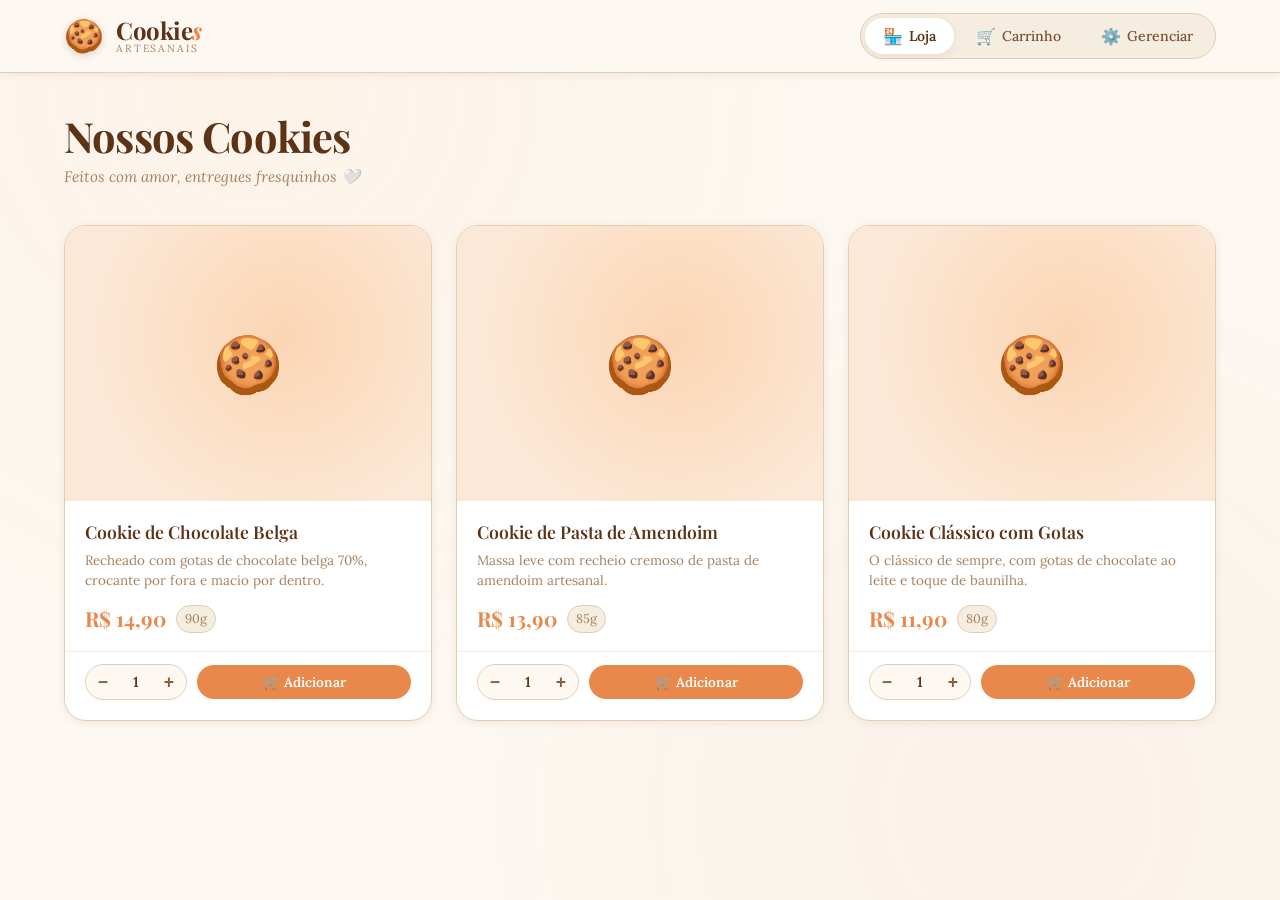
==== index.html @ cbad23ae "fix:name from main index" ====
<!DOCTYPE html>
<html lang="pt-BR">
<head>
  <meta charset="UTF-8">
  <meta name="viewport" content="width=device-width, initial-scale=1.0">
  <title>🍪 Cookie Store</title>
  <link rel="preconnect" href="https://fonts.googleapis.com">
  <link href="https://fonts.googleapis.com/css2?family=Playfair+Display:ital,wght@0,400;0,600;0,700;1,400&family=Lora:ital,wght@0,400;0,500;1,400&display=swap" rel="stylesheet">
  <link rel="stylesheet" href="cookies.css">

  <!-- Estilos extra para as novas funcionalidades -->
  <style>
    /* ── Prazo de entrega ── */
    .delivery-deadline {
      display: flex;
      align-items: center;
      gap: 10px;
      background: var(--orange-pale);
      border: 1.5px solid var(--orange-light);
      border-radius: var(--radius-sm);
      padding: 12px 16px;
      font-size: .88rem;
      color: var(--brown-mid);
      margin-bottom: 4px;
      line-height: 1.5;
    }
    .delivery-deadline strong { color: var(--brown); }
    .deadline-icon { font-size: 1.2rem; flex-shrink: 0; }
    .deadline-note {
      display: block;
      font-size: .78rem;
      color: var(--text-light);
      font-style: italic;
      margin-top: 2px;
    }

    /* ── Modal de confirmação de pedido ── */
    .confirm-modal {
      max-width: 440px;
    }
    .confirm-header {
      text-align: center;
      margin-bottom: 28px;
    }
    .confirm-icon {
      font-size: 3.5rem;
      display: block;
      margin-bottom: 10px;
      animation: bounceIn .4s cubic-bezier(.36,1.56,.64,1);
    }
    @keyframes bounceIn {
      from { transform: scale(.4); opacity: 0; }
      to   { transform: scale(1);  opacity: 1; }
    }
    .confirm-header h2 {
      font-family: var(--font-display);
      font-size: 1.6rem;
      color: var(--brown);
      margin-bottom: 4px;
    }
    .confirm-header p {
      color: var(--text-light);
      font-size: .9rem;
      font-style: italic;
    }
    .confirm-details {
      background: var(--cream);
      border: 1.5px solid var(--border);
      border-radius: var(--radius);
      padding: 18px 20px;
      display: flex;
      flex-direction: column;
      gap: 12px;
      margin-bottom: 20px;
    }
    .confirm-row {
      display: flex;
      justify-content: space-between;
      align-items: center;
      gap: 12px;
    }
    .confirm-row .label {
      font-size: .78rem;
      text-transform: uppercase;
      letter-spacing: .06em;
      color: var(--text-light);
      font-weight: 600;
    }
    .confirm-row .value {
      font-family: var(--font-display);
      font-weight: 600;
      color: var(--brown);
      font-size: .95rem;
      text-align: right;
    }
    .confirm-row .value.order-id {
      font-family: 'Courier New', monospace;
      font-size: .9rem;
      background: var(--cream-dark);
      padding: 4px 10px;
      border-radius: 6px;
      border: 1px solid var(--border);
      letter-spacing: .04em;
    }
    .confirm-row .value.total-value {
      font-size: 1.2rem;
      color: var(--orange);
    }

    /* ── Seção PIX ── */
    .pix-section {
      background: #f0faf3;
      border: 1.5px solid #7bc89a;
      border-radius: var(--radius);
      padding: 18px 20px;
      margin-bottom: 20px;
    }
    .pix-title {
      font-size: .78rem;
      text-transform: uppercase;
      letter-spacing: .08em;
      font-weight: 700;
      color: #2d7a4f;
      margin-bottom: 10px;
      display: flex;
      align-items: center;
      gap: 6px;
    }
    .pix-key-row {
      display: flex;
      align-items: center;
      gap: 10px;
    }
    .pix-key-value {
      flex: 1;
      font-family: 'Courier New', monospace;
      font-size: 1.05rem;
      font-weight: 700;
      color: #1a5c39;
      background: #fff;
      border: 1.5px solid #7bc89a;
      border-radius: var(--radius-sm);
      padding: 10px 14px;
      letter-spacing: .04em;
    }
    .btn--pix {
      background: #2d7a4f;
      color: #fff;
      border-color: #2d7a4f;
      padding: 10px 16px;
      font-size: .82rem;
    }
    .btn--pix:hover {
      background: #1a5c39;
      border-color: #1a5c39;
      transform: translateY(-1px);
    }
    .pix-note {
      font-size: .78rem;
      color: #3d7a4a;
      margin-top: 10px;
      font-style: italic;
      line-height: 1.5;
    }

    .confirm-cta {
      width: 100%;
      padding: 14px;
      font-size: 1rem;
    }
  </style>
</head>
<body>

  <header class="header">
    <div class="header-inner">
      <div class="logo">
        <span class="logo-icon">🍪</span>
        <div class="logo-text">
          <span class="logo-main">Cookie<em>s</em></span>
          <span class="logo-sub">artesanais</span>
        </div>
      </div>
      <nav class="tabs">
        <button class="tab active" data-tab="loja">
          <span class="tab-icon">🏪</span><span>Loja</span>
        </button>
        <button class="tab" data-tab="carrinho">
          <span class="tab-icon">🛒</span><span>Carrinho</span>
          <span class="cart-badge hidden" id="cartBadge">0</span>
        </button>
        <button class="tab tab--admin" data-tab="admin">
          <span class="tab-icon">⚙️</span><span>Gerenciar</span>
        </button>
      </nav>
    </div>
  </header>

  <main class="main">

    <!-- LOJA -->
    <section class="tab-panel active" id="tab-loja">
      <div class="section-header">
        <div>
          <h1>Nossos Cookies</h1>
          <p class="section-sub">Feitos com amor, entregues fresquinhos 🤍</p>
        </div>
      </div>
      <div class="products-grid" id="productsGrid"></div>
      <div class="empty-state hidden" id="lojaEmpty">
        <span>🍪</span>
        <p>Nenhum cookie disponível ainda.</p>
      </div>
    </section>

    <!-- CARRINHO -->
    <section class="tab-panel" id="tab-carrinho">
      <div class="section-header"><h1>Seu Carrinho</h1></div>
      <div class="cart-empty hidden" id="cartEmpty">
        <span>🛒</span>
        <p>Seu carrinho está vazio.<br>Adicione cookies deliciosos na loja!</p>
        <button class="btn btn--primary" onclick="goToTab('loja')">Ver Loja</button>
      </div>
      <div class="cart-layout" id="cartLayout">
        <div class="cart-left">
          <h2 class="cart-section-title">Itens do Pedido</h2>
          <div class="cart-items" id="cartItems"></div>
          <div class="cart-total-bar">
            <span>Total</span>
            <span id="cartTotalDisplay">R$ 0,00</span>
          </div>
          <!-- Prazo de entrega dinâmico -->
          <div class="delivery-deadline" id="deliveryDeadlineInfo">
            <span class="deadline-icon">📦</span>
            Prazo estimado: <strong>2 dias úteis</strong>
          </div>
        </div>
        <div class="cart-right">
          <h2 class="cart-section-title">Dados para Entrega</h2>
          <form class="order-form" id="orderForm" novalidate>
            <div class="form-group">
              <label for="clientName">Nome completo *</label>
              <input type="text" id="clientName" placeholder="Seu nome">
            </div>
            <div class="form-group">
              <label for="clientPhone">Telefone / WhatsApp *</label>
              <input type="tel" id="clientPhone" placeholder="(11) 99999-9999">
            </div>
            <div class="form-group">
              <label for="clientSlack">@ Slack</label>
              <input type="text" id="clientSlack" placeholder="@seunome">
            </div>
            <div class="form-group">
              <label for="paymentMethod">Forma de pagamento *</label>
              <select id="paymentMethod">
                <option value="">Selecione...</option>
                <option value="PIX">PIX</option>
                <option value="Dinheiro">Dinheiro</option>
                <option value="Cartão de Crédito">Cartão de Crédito</option>
                <option value="Cartão de Débito">Cartão de Débito</option>
              </select>
            </div>
            <div class="form-group">
              <label for="orderNotes">Observações</label>
              <textarea id="orderNotes" rows="3" placeholder="Alergias, preferências, embalagem especial..."></textarea>
            </div>
            <button type="submit" class="btn btn--primary btn--full btn--big" id="submitOrder">
              <span id="submitLabel">Enviar Pedido 🍪</span>
              <span id="submitLoading" class="hidden">Enviando...</span>
            </button>
            <p class="form-note">* Campos obrigatórios</p>
          </form>
        </div>
      </div>
    </section>

    <!-- GERENCIAMENTO -->
    <section class="tab-panel" id="tab-admin">
      <div id="adminContent" class="hidden">
        <div class="section-header">
          <div>
            <h1>Gerenciamento</h1>
            <p class="section-sub">Adicione, edite ou remova produtos</p>
          </div>
          <div style="display:flex;gap:10px;align-items:center">
            <button class="btn btn--ghost" id="btnLockAdmin">🔒 Sair</button>
            <button class="btn btn--primary" id="btnNewProduct">+ Novo Cookie</button>
          </div>
        </div>
        <div class="products-grid" id="adminGrid"></div>
        <div class="empty-state hidden" id="adminEmpty">
          <span>🍪</span>
          <p>Nenhum produto cadastrado.<br>Clique em <strong>+ Novo Cookie</strong> para começar!</p>
        </div>

        <!-- Guia Sheets -->
        <div class="sheets-guide">
          <h2>📊 Como conectar ao Google Sheets</h2>
          <div class="guide-steps">
            <div class="guide-step">
              <span class="step-num">1</span>
              <div>
                <strong>Crie a planilha</strong>
                <p>Abra o <a href="https://sheets.google.com" target="_blank">Google Sheets</a>, crie uma planilha nova e renomeie a aba para <code>Pedidos</code>. Na linha 1, adicione estes cabeçalhos:</p>
                <pre><code>A: ID Pedido
B: Data do Pedido
C: Nome
D: Telefone
E: Slack
F: Data Entrega
G: Prazo (dias)
H: Pagamento
I: Itens
J: Total
K: Observações
L: Timestamp (para ordenação)</code></pre>
              </div>
            </div>
            <div class="guide-step">
              <span class="step-num">2</span>
              <div>
                <strong>Abra o Apps Script</strong>
                <p>Na planilha, clique em <strong>Extensões → Apps Script</strong>. Apague tudo e cole o código do arquivo <code>appscript.gs</code> fornecido. Salve com <strong>Ctrl+S</strong>.</p>
              </div>
            </div>
            <div class="guide-step">
              <span class="step-num">3</span>
              <div>
                <strong>Implante como Web App</strong>
                <p>Clique em <strong>Implantar → Nova implantação</strong>.<br>
                Selecione tipo: <strong>App da Web</strong>.<br>
                Configure:<br>
                · <em>Executar como:</em> <strong>Eu mesmo</strong><br>
                · <em>Quem pode acessar:</em> <strong>Qualquer pessoa</strong><br>
                Clique em <strong>Implantar</strong>, autorize e <strong>copie a URL</strong>.</p>
              </div>
            </div>
            <div class="guide-step">
              <span class="step-num">4</span>
              <div>
                <strong>Cole a URL no cookies.js</strong>
                <p>Abra o arquivo <code>cookies.js</code> e substitua o valor de <code>APPS_SCRIPT_URL</code> pela URL copiada:</p>
                <pre><code>const APPS_SCRIPT_URL = "https://script.google.com/macros/s/SUA_URL/exec";</code></pre>
              </div>
            </div>
            <div class="guide-step">
              <span class="step-num">5</span>
              <div>
                <strong>Configure a ordenação automática no Sheets</strong>
                <p>Na planilha, selecione todas as colunas → <strong>Dados → Criar um filtro</strong>. Clique no filtro da coluna <strong>B (Data do Pedido)</strong> → Ordenar A→Z. Assim os pedidos mais antigos (mais prioritários) aparecem primeiro!</p>
              </div>
            </div>
          </div>
        </div>
      </div>
    </section>

  </main>

  <!-- MODAL: PRODUTO -->
  <div class="modal-overlay hidden" id="modalOverlay">
    <div class="modal">
      <button class="modal-close" id="modalClose">✕</button>
      <h2 class="modal-title" id="modalTitle">Novo Cookie</h2>
      <form id="productForm" novalidate>
        <input type="hidden" id="pId">

        <div class="form-group">
          <label>Foto do Cookie *</label>
          <div class="img-upload-wrap" id="imgUploadWrap">
            <img class="img-preview hidden" id="imgPreview" src="" alt="Preview">
            <div class="img-placeholder" id="imgPlaceholder">
              <span>📷</span>
              <p>Clique para adicionar foto</p>
              <small>JPG, PNG ou WEBP · máx 2MB</small>
            </div>
            <input type="file" id="pImage" accept="image/jpeg,image/png,image/webp" class="img-input">
          </div>
        </div>

        <div class="form-group">
          <label for="pName">Nome do Cookie *</label>
          <input type="text" id="pName" placeholder="ex: Cookie de Chocolate Belga">
        </div>
        <div class="form-group">
          <label for="pDesc">Descrição</label>
          <textarea id="pDesc" rows="3" placeholder="Ingredientes, sabor, diferenciais..."></textarea>
        </div>
        <div class="form-row">
          <div class="form-group">
            <label for="pPrice">Preço (R$) *</label>
            <input type="number" id="pPrice" placeholder="12.00" step="0.01" min="0">
          </div>
          <div class="form-group">
            <label for="pWeight">Peso (g) *</label>
            <input type="number" id="pWeight" placeholder="80" min="1">
          </div>
        </div>
        <div class="form-actions">
          <button type="button" class="btn btn--ghost" id="btnCancelModal">Cancelar</button>
          <button type="submit" class="btn btn--primary">Salvar Cookie</button>
        </div>
      </form>
    </div>
  </div>

  <!-- MODAL: CONFIRMAÇÃO DE PEDIDO -->
  <div class="modal-overlay hidden" id="orderConfirmOverlay">
    <div class="modal confirm-modal">
      <div class="confirm-header">
        <span class="confirm-icon">🎉</span>
        <h2>Pedido Recebido!</h2>
        <p>Seu pedido foi registrado com sucesso.</p>
      </div>

      <div class="confirm-details">
        <div class="confirm-row">
          <span class="label">Nº do Pedido</span>
          <span class="value order-id" id="confirmOrderId">—</span>
        </div>
        <div class="confirm-row">
          <span class="label">Entrega até</span>
          <span class="value" id="confirmDelivery">—</span>
        </div>
        <div class="confirm-row">
          <span class="label">Total</span>
          <span class="value total-value" id="confirmTotal">—</span>
        </div>
        <div class="confirm-row">
          <span class="label">Pagamento</span>
          <span class="value" id="confirmPayment">—</span>
        </div>
      </div>

      <!-- Seção PIX (só aparece se pagamento for PIX) -->
      <div class="pix-section hidden" id="pixSection">
        <div class="pix-title">
          <span>💚</span> Pagar via PIX
        </div>
        <div class="pix-key-row">
          <span class="pix-key-value" id="pixKeyDisplay">—</span>
          <button class="btn btn--pix" id="btnCopyPix">📋 Copiar</button>
        </div>
        <p class="pix-note">Use o número acima como chave PIX. Após o pagamento, entraremos em contato para confirmar! 🍪</p>
      </div>

      <button class="btn btn--primary confirm-cta" id="btnCloseConfirm">
        Continuar Comprando 🍪
      </button>
    </div>
  </div>

  <!-- MODAL: SENHA -->
  <div class="modal-overlay hidden" id="passwordModalOverlay">
    <div class="modal modal--small">
      <div class="lock-header">
        <div class="lock-icon-big">🔒</div>
        <h2 class="modal-title">Área Restrita</h2>
        <p class="section-sub">Digite a senha para continuar</p>
      </div>
      <div class="form-group" style="margin-top:20px">
        <input type="password" id="adminPassInput" placeholder="Senha" autocomplete="current-password">
      </div>
      <p class="lock-error hidden" id="passError">❌ Senha incorreta. Tente novamente.</p>
      <div class="form-actions" style="margin-top:16px">
        <button class="btn btn--ghost" id="btnCancelPass">Cancelar</button>
        <button class="btn btn--primary" id="btnConfirmPass">Entrar</button>
      </div>
    </div>
  </div>

  <!-- TOAST -->
  <div class="toast hidden" id="toast"></div>

  <script src="cookies.js"></script>
</body>
</html>
---- cookies.css ----
:root {
  --cream:        #fdf8f2;
  --cream-dark:   #f5ede0;
  --orange:       #e8884a;
  --orange-light: #f4a96a;
  --orange-pale:  #fce8d6;
  --brown:        #5c3317;
  --brown-mid:    #8b5e3c;
  --brown-light:  #c4875a;
  --white:        #ffffff;
  --text:         #3d2010;
  --text-mid:     #7a5035;
  --text-light:   #a88060;
  --border:       #e4cdb4;
  --shadow-sm:    0 2px 8px rgba(92,51,23,.08);
  --shadow-md:    0 6px 24px rgba(92,51,23,.12);
  --shadow-lg:    0 16px 48px rgba(92,51,23,.18);
  --radius:       14px;
  --radius-sm:    8px;
  --radius-lg:    22px;
  --font-display: 'Playfair Display', Georgia, serif;
  --font-body:    'Lora', Georgia, serif;
  --t:            0.22s cubic-bezier(0.4,0,0.2,1);
}

*,*::before,*::after{box-sizing:border-box;margin:0;padding:0}
html{scroll-behavior:smooth}
body{font-family:var(--font-body);background:var(--cream);color:var(--text);min-height:100vh;line-height:1.6;-webkit-font-smoothing:antialiased}
body::before{content:'';position:fixed;inset:0;background:radial-gradient(circle at 20% 10%,rgba(248,170,100,.06) 0%,transparent 50%),radial-gradient(circle at 80% 90%,rgba(200,130,80,.05) 0%,transparent 50%);pointer-events:none;z-index:0}

/* HEADER */
.header{position:sticky;top:0;z-index:100;background:rgba(253,248,242,.92);backdrop-filter:blur(16px);border-bottom:1.5px solid var(--border);box-shadow:var(--shadow-sm)}
.header-inner{max-width:1200px;margin:0 auto;padding:0 24px;height:72px;display:flex;align-items:center;justify-content:space-between;gap:16px}
.logo{display:flex;align-items:center;gap:12px}
.logo-icon{font-size:2rem;filter:drop-shadow(0 2px 4px rgba(92,51,23,.2))}
.logo-text{display:flex;flex-direction:column;line-height:1.1}
.logo-main{font-family:var(--font-display);font-size:1.5rem;font-weight:700;color:var(--brown);letter-spacing:-.02em}
.logo-main em{font-style:italic;color:var(--orange)}
.logo-sub{font-size:.65rem;text-transform:uppercase;letter-spacing:.18em;color:var(--text-light)}

/* TABS */
.tabs{display:flex;gap:4px;background:var(--cream-dark);padding:4px;border-radius:50px;border:1.5px solid var(--border)}
.tab{display:flex;align-items:center;gap:6px;padding:8px 18px;border:none;background:transparent;border-radius:50px;font-family:var(--font-body);font-size:.88rem;font-weight:500;color:var(--text-mid);cursor:pointer;transition:var(--t);white-space:nowrap;position:relative}
.tab:hover{color:var(--brown);background:rgba(255,255,255,.6)}
.tab.active{background:var(--white);color:var(--brown);box-shadow:var(--shadow-sm);font-weight:600}
.tab-icon{font-size:1rem}
.cart-badge{display:inline-flex;align-items:center;justify-content:center;min-width:20px;height:20px;padding:0 5px;background:var(--orange);color:#fff;border-radius:50px;font-size:.7rem;font-weight:700;font-family:sans-serif;animation:pop .2s cubic-bezier(.36,.07,.19,.97)}
@keyframes pop{0%{transform:scale(.6)}70%{transform:scale(1.2)}100%{transform:scale(1)}}

/* MAIN */
.main{max-width:1200px;margin:0 auto;padding:40px 24px 80px;position:relative;z-index:1}
.tab-panel{display:none;animation:fadeIn .3s ease}
.tab-panel.active{display:block}
@keyframes fadeIn{from{opacity:0;transform:translateY(8px)}to{opacity:1;transform:translateY(0)}}

/* SECTION HEADER */
.section-header{display:flex;align-items:flex-start;justify-content:space-between;gap:16px;margin-bottom:36px;flex-wrap:wrap}
.section-header h1{font-family:var(--font-display);font-size:clamp(1.8rem,4vw,2.6rem);font-weight:700;color:var(--brown);line-height:1.1;letter-spacing:-.02em}
.section-sub{margin-top:6px;color:var(--text-light);font-size:.95rem;font-style:italic}

/* GRID */
.products-grid{display:grid;grid-template-columns:repeat(auto-fill,minmax(280px,1fr));gap:24px}

/* PRODUCT CARD */
.product-card{background:var(--white);border:1.5px solid var(--border);border-radius:var(--radius-lg);overflow:hidden;box-shadow:var(--shadow-sm);transition:transform var(--t),box-shadow var(--t);display:flex;flex-direction:column}
.product-card:hover{transform:translateY(-4px);box-shadow:var(--shadow-md)}

.card-img-wrap{width:100%;aspect-ratio:4/3;overflow:hidden;background:var(--orange-pale);position:relative}
.card-img-wrap img{width:100%;height:100%;object-fit:cover;transition:transform .4s ease}
.product-card:hover .card-img-wrap img{transform:scale(1.05)}
.card-img-placeholder{width:100%;height:100%;display:flex;align-items:center;justify-content:center;font-size:3.5rem;background:radial-gradient(circle at 60% 40%,rgba(248,170,100,.3) 0%,var(--orange-pale) 70%)}

.card-body{padding:20px 20px 16px;flex:1;display:flex;flex-direction:column;gap:8px}
.card-name{font-family:var(--font-display);font-size:1.1rem;font-weight:600;color:var(--brown);line-height:1.2}
.card-desc{font-size:.84rem;color:var(--text-light);line-height:1.5;flex:1}
.card-meta{display:flex;align-items:center;gap:10px;margin-top:4px}
.card-price{font-family:var(--font-display);font-size:1.3rem;font-weight:700;color:var(--orange)}
.card-weight{font-size:.78rem;color:var(--text-light);background:var(--cream-dark);padding:3px 8px;border-radius:50px;border:1px solid var(--border)}

.card-footer{padding:12px 20px 20px;display:flex;align-items:center;gap:10px;border-top:1px solid var(--cream-dark)}
.qty-control{display:flex;align-items:center;border:1.5px solid var(--border);border-radius:50px;overflow:hidden;background:var(--cream)}
.qty-btn{width:34px;height:34px;border:none;background:transparent;font-size:1.1rem;font-weight:700;color:var(--brown-mid);cursor:pointer;transition:background var(--t),color var(--t);display:flex;align-items:center;justify-content:center}
.qty-btn:hover{background:var(--orange-pale);color:var(--orange)}
.qty-display{min-width:32px;text-align:center;font-family:var(--font-body);font-weight:600;font-size:.9rem;color:var(--brown)}
.btn-add-cart{flex:1;padding:8px 14px;background:var(--orange);color:#fff;border:none;border-radius:50px;font-family:var(--font-body);font-size:.85rem;font-weight:600;cursor:pointer;transition:background var(--t),transform var(--t);text-align:center}
.btn-add-cart:hover{background:var(--brown-light);transform:scale(1.02)}
.btn-add-cart:active{transform:scale(.98)}

.card-admin-actions{padding:12px 20px 20px;display:flex;gap:8px;border-top:1px solid var(--cream-dark)}

/* BUTTONS */
.btn{display:inline-flex;align-items:center;justify-content:center;gap:6px;padding:10px 22px;border-radius:50px;font-family:var(--font-body);font-size:.9rem;font-weight:600;cursor:pointer;border:1.5px solid transparent;transition:var(--t);text-decoration:none;line-height:1;white-space:nowrap}
.btn--primary{background:var(--orange);color:#fff;border-color:var(--orange)}
.btn--primary:hover{background:var(--brown-light);border-color:var(--brown-light);transform:translateY(-1px);box-shadow:0 4px 14px rgba(232,136,74,.3)}
.btn--danger{background:transparent;color:#c0392b;border-color:#e8c4c0}
.btn--danger:hover{background:#fdf0ee;border-color:#c0392b}
.btn--ghost{background:transparent;color:var(--text-mid);border-color:var(--border)}
.btn--ghost:hover{background:var(--cream-dark);color:var(--brown)}
.btn--edit{background:var(--cream-dark);color:var(--brown-mid);border-color:var(--border);flex:1}
.btn--edit:hover{background:var(--orange-pale);color:var(--orange);border-color:var(--orange-light)}
.btn--full{width:100%}
.btn--big{padding:14px 28px;font-size:1rem}

/* CART */
.cart-layout{display:grid;grid-template-columns:1fr 420px;gap:32px;align-items:start}
@media(max-width:820px){.cart-layout{grid-template-columns:1fr}}
.cart-section-title{font-family:var(--font-display);font-size:1.2rem;font-weight:600;color:var(--brown);margin-bottom:16px}
.cart-items{display:flex;flex-direction:column;gap:12px}
.cart-item{background:var(--white);border:1.5px solid var(--border);border-radius:var(--radius);padding:14px;display:flex;align-items:center;gap:12px;box-shadow:var(--shadow-sm);animation:slideIn .2s ease}
@keyframes slideIn{from{opacity:0;transform:translateX(-8px)}to{opacity:1;transform:translateX(0)}}

.cart-item-img{width:56px;height:56px;border-radius:10px;object-fit:cover;flex-shrink:0;background:var(--orange-pale)}
.cart-item-img-placeholder{width:56px;height:56px;border-radius:10px;background:var(--orange-pale);display:flex;align-items:center;justify-content:center;font-size:1.8rem;flex-shrink:0}
.cart-item-info{flex:1;min-width:0}
.cart-item-name{font-family:var(--font-display);font-weight:600;color:var(--brown);font-size:.95rem}
.cart-item-weight{font-size:.78rem;color:var(--text-light)}
.cart-item-controls{display:flex;align-items:center;gap:10px}
.cart-item-price{font-family:var(--font-display);font-weight:700;color:var(--orange);font-size:1rem;min-width:70px;text-align:right}
.cart-remove{background:none;border:none;font-size:1.1rem;cursor:pointer;color:var(--text-light);padding:4px;transition:color var(--t);border-radius:4px}
.cart-remove:hover{color:#c0392b}
.cart-total-bar{margin-top:20px;padding:16px 20px;background:var(--brown);color:#fff;border-radius:var(--radius);display:flex;justify-content:space-between;align-items:center;font-family:var(--font-display);font-size:1.1rem;font-weight:600}
#cartTotalDisplay{font-size:1.3rem}

/* FORM */
.cart-right{background:var(--white);border:1.5px solid var(--border);border-radius:var(--radius-lg);padding:28px;box-shadow:var(--shadow-sm)}
.order-form{display:flex;flex-direction:column;gap:16px}
.form-group{display:flex;flex-direction:column;gap:6px}
.form-group label{font-size:.82rem;font-weight:600;text-transform:uppercase;letter-spacing:.06em;color:var(--text-mid)}
.form-group input,.form-group select,.form-group textarea{padding:11px 14px;border:1.5px solid var(--border);border-radius:var(--radius-sm);font-family:var(--font-body);font-size:.92rem;color:var(--text);background:var(--cream);transition:border-color var(--t),box-shadow var(--t);outline:none;appearance:none;-webkit-appearance:none}
.form-group input:focus,.form-group select:focus,.form-group textarea:focus{border-color:var(--orange-light);box-shadow:0 0 0 3px rgba(232,136,74,.12);background:var(--white)}
.form-group input.error,.form-group select.error{border-color:#e74c3c;box-shadow:0 0 0 3px rgba(231,76,60,.1)}
.form-group textarea{resize:vertical;min-height:80px}
.form-group select{background-image:url("data:image/svg+xml,%3Csvg xmlns='http://www.w3.org/2000/svg' width='12' height='8' fill='none'%3E%3Cpath d='M1 1l5 5 5-5' stroke='%238b5e3c' stroke-width='1.5' stroke-linecap='round'/%3E%3C/svg%3E");background-repeat:no-repeat;background-position:right 14px center;padding-right:36px;cursor:pointer}
.form-row{display:grid;grid-template-columns:1fr 1fr;gap:14px}
.form-note{font-size:.78rem;color:var(--text-light);text-align:center;margin-top:-4px}
.form-actions{display:flex;gap:10px;margin-top:4px}

/* IMAGE UPLOAD */
.img-upload-wrap{position:relative;border:2px dashed var(--border);border-radius:var(--radius);overflow:hidden;cursor:pointer;transition:border-color var(--t),background var(--t);background:var(--cream);min-height:180px;display:flex;align-items:center;justify-content:center}
.img-upload-wrap:hover{border-color:var(--orange-light);background:var(--orange-pale)}
.img-input{position:absolute;inset:0;opacity:0;cursor:pointer;width:100%;height:100%;z-index:2}
.img-placeholder{text-align:center;padding:20px;pointer-events:none}
.img-placeholder span{font-size:2.5rem;display:block;margin-bottom:8px}
.img-placeholder p{color:var(--text-mid);font-size:.9rem;font-weight:500}
.img-placeholder small{color:var(--text-light);font-size:.78rem}
.img-preview{width:100%;height:200px;object-fit:cover;display:block}

/* MODAL */
.modal-overlay{position:fixed;inset:0;background:rgba(60,30,10,.5);backdrop-filter:blur(6px);z-index:200;display:flex;align-items:center;justify-content:center;padding:20px;animation:overlayIn .2s ease}
@keyframes overlayIn{from{opacity:0}to{opacity:1}}
.modal{background:var(--white);border-radius:var(--radius-lg);padding:36px 32px 28px;width:100%;max-width:480px;max-height:90vh;overflow-y:auto;position:relative;box-shadow:var(--shadow-lg);animation:modalIn .25s cubic-bezier(.34,1.56,.64,1)}
.modal--small{max-width:380px}
@keyframes modalIn{from{opacity:0;transform:scale(.9) translateY(16px)}to{opacity:1;transform:scale(1) translateY(0)}}
.modal-close{position:absolute;top:16px;right:16px;width:32px;height:32px;border:none;background:var(--cream-dark);border-radius:50%;font-size:.85rem;cursor:pointer;color:var(--text-mid);display:flex;align-items:center;justify-content:center;transition:background var(--t),color var(--t)}
.modal-close:hover{background:var(--orange-pale);color:var(--orange)}
.modal-title{font-family:var(--font-display);font-size:1.5rem;font-weight:700;color:var(--brown);margin-bottom:24px}
#productForm{display:flex;flex-direction:column;gap:16px}

/* LOCK */
.lock-header{text-align:center;margin-bottom:4px}
.lock-icon-big{font-size:3rem;display:block;margin-bottom:12px}
.lock-error{color:#c0392b;font-size:.84rem;text-align:center;margin-top:8px}

/* SHEETS GUIDE */
.sheets-guide{margin-top:60px;background:var(--white);border:1.5px solid var(--border);border-radius:var(--radius-lg);padding:36px;box-shadow:var(--shadow-sm)}
.sheets-guide h2{font-family:var(--font-display);font-size:1.4rem;font-weight:700;color:var(--brown);margin-bottom:28px}
.guide-steps{display:flex;flex-direction:column;gap:28px}
.guide-step{display:flex;gap:20px;align-items:flex-start}
.step-num{flex-shrink:0;width:36px;height:36px;background:var(--orange);color:#fff;border-radius:50%;display:flex;align-items:center;justify-content:center;font-weight:700;font-size:1rem;font-family:var(--font-display);margin-top:2px}
.guide-step>div{flex:1}
.guide-step strong{display:block;font-size:1rem;color:var(--brown);margin-bottom:6px}
.guide-step p{font-size:.88rem;color:var(--text-mid);line-height:1.6;margin-bottom:8px}
.guide-step a{color:var(--orange);text-decoration:underline}
.guide-step pre{background:var(--cream-dark);border:1px solid var(--border);border-radius:var(--radius-sm);padding:14px;overflow-x:auto;margin-top:8px}
.guide-step code{font-family:'Courier New',monospace;font-size:.8rem;color:var(--brown);white-space:pre}
.guide-step p code{background:var(--cream-dark);padding:2px 6px;border-radius:4px;font-family:'Courier New',monospace;font-size:.82rem}

/* TOAST */
.toast{position:fixed;bottom:32px;left:50%;transform:translateX(-50%) translateY(20px);background:var(--brown);color:#fff;padding:12px 24px;border-radius:50px;font-size:.88rem;font-weight:600;box-shadow:var(--shadow-md);z-index:300;opacity:0;transition:opacity .25s,transform .25s;white-space:nowrap;max-width:calc(100vw - 48px);text-align:center;pointer-events:none}
.toast.show{opacity:1;transform:translateX(-50%) translateY(0)}
.toast.success{background:#3d7a4a}
.toast.error{background:#c0392b}

/* EMPTY */
.empty-state,.cart-empty{text-align:center;padding:80px 20px;color:var(--text-light)}
.empty-state span,.cart-empty span{font-size:4rem;display:block;margin-bottom:16px;opacity:.5}
.empty-state p,.cart-empty p{font-style:italic;font-size:1rem;line-height:1.6;margin-bottom:24px}

.hidden{display:none!important}

@media(max-width:600px){
  .header-inner{height:auto;padding:12px 16px;flex-wrap:wrap;gap:8px}
  .logo-sub{display:none}
  .tabs{gap:2px;padding:3px}
  .tab{padding:7px 12px;font-size:.8rem}
  .tab-icon{display:none}
  .main{padding:24px 16px 60px}
  .products-grid{grid-template-columns:repeat(auto-fill,minmax(240px,1fr));gap:16px}
  .form-row{grid-template-columns:1fr}
  .modal{padding:28px 20px 24px}
  .section-header{flex-direction:column}
  .sheets-guide{padding:24px 16px}
  .guide-step{flex-direction:column;gap:10px}
}
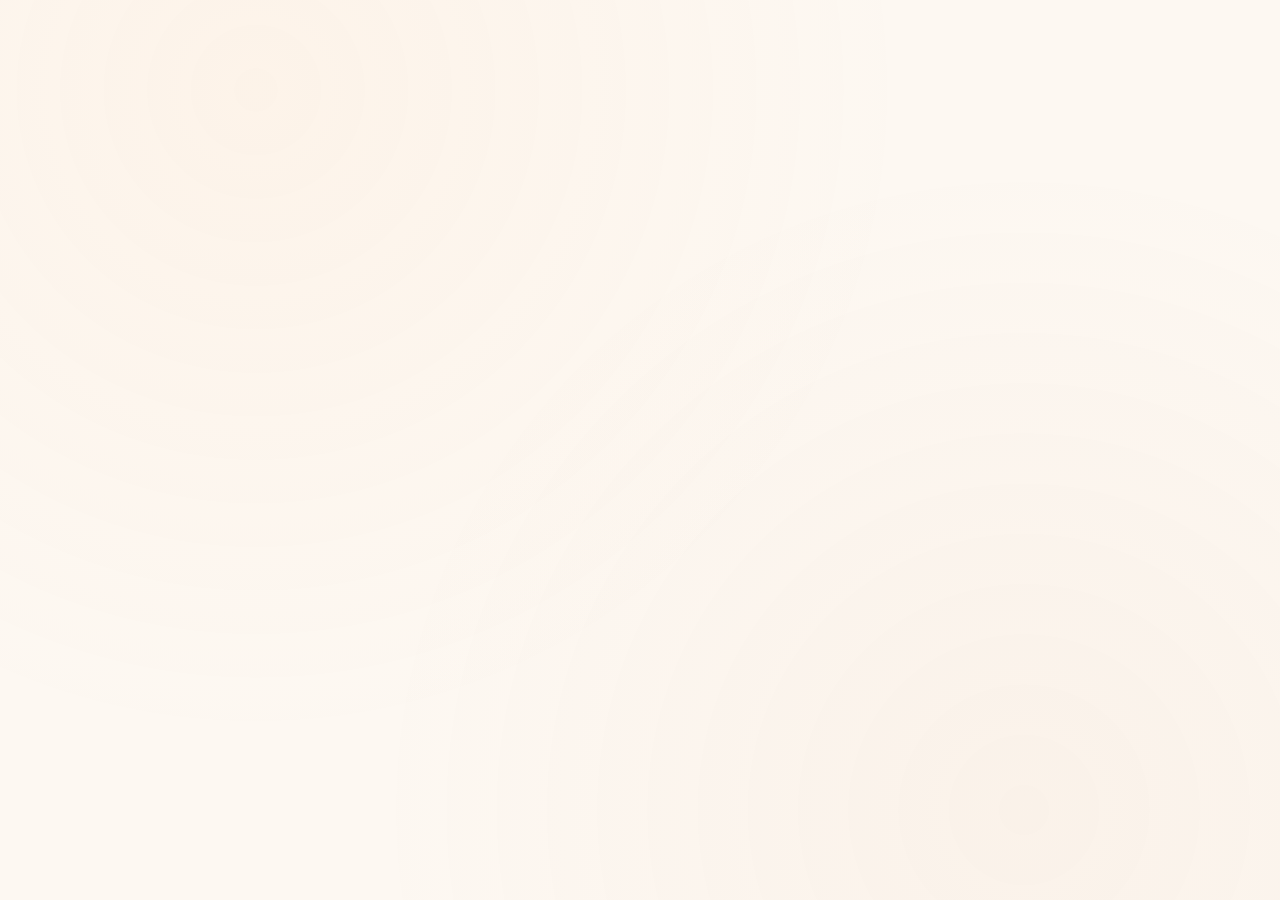
==== commit 3fb6decd: "fix: url apps script" ====
--- a/index.html
+++ b/index.html
@@ -8,469 +8,71 @@
   <link href="https://fonts.googleapis.com/css2?family=Playfair+Display:ital,wght@0,400;0,600;0,700;1,400&family=Lora:ital,wght@0,400;0,500;1,400&display=swap" rel="stylesheet">
   <link rel="stylesheet" href="cookies.css">
 
-  <!-- Estilos extra para as novas funcionalidades -->
+  <!-- Seus estilos extras mantidos -->
   <style>
-    /* ── Prazo de entrega ── */
-    .delivery-deadline {
-      display: flex;
-      align-items: center;
-      gap: 10px;
-      background: var(--orange-pale);
-      border: 1.5px solid var(--orange-light);
-      border-radius: var(--radius-sm);
-      padding: 12px 16px;
-      font-size: .88rem;
-      color: var(--brown-mid);
-      margin-bottom: 4px;
-      line-height: 1.5;
-    }
-    .delivery-deadline strong { color: var(--brown); }
-    .deadline-icon { font-size: 1.2rem; flex-shrink: 0; }
-    .deadline-note {
-      display: block;
-      font-size: .78rem;
-      color: var(--text-light);
-      font-style: italic;
-      margin-top: 2px;
-    }
-
-    /* ── Modal de confirmação de pedido ── */
-    .confirm-modal {
-      max-width: 440px;
-    }
-    .confirm-header {
-      text-align: center;
-      margin-bottom: 28px;
-    }
-    .confirm-icon {
-      font-size: 3.5rem;
-      display: block;
-      margin-bottom: 10px;
-      animation: bounceIn .4s cubic-bezier(.36,1.56,.64,1);
-    }
-    @keyframes bounceIn {
-      from { transform: scale(.4); opacity: 0; }
-      to   { transform: scale(1);  opacity: 1; }
-    }
-    .confirm-header h2 {
-      font-family: var(--font-display);
-      font-size: 1.6rem;
-      color: var(--brown);
-      margin-bottom: 4px;
-    }
-    .confirm-header p {
-      color: var(--text-light);
-      font-size: .9rem;
-      font-style: italic;
-    }
-    .confirm-details {
-      background: var(--cream);
-      border: 1.5px solid var(--border);
-      border-radius: var(--radius);
-      padding: 18px 20px;
-      display: flex;
-      flex-direction: column;
-      gap: 12px;
-      margin-bottom: 20px;
-    }
-    .confirm-row {
-      display: flex;
-      justify-content: space-between;
-      align-items: center;
-      gap: 12px;
-    }
-    .confirm-row .label {
-      font-size: .78rem;
-      text-transform: uppercase;
-      letter-spacing: .06em;
-      color: var(--text-light);
-      font-weight: 600;
-    }
-    .confirm-row .value {
-      font-family: var(--font-display);
-      font-weight: 600;
-      color: var(--brown);
-      font-size: .95rem;
-      text-align: right;
-    }
-    .confirm-row .value.order-id {
-      font-family: 'Courier New', monospace;
-      font-size: .9rem;
-      background: var(--cream-dark);
-      padding: 4px 10px;
-      border-radius: 6px;
-      border: 1px solid var(--border);
-      letter-spacing: .04em;
-    }
-    .confirm-row .value.total-value {
-      font-size: 1.2rem;
-      color: var(--orange);
-    }
-
-    /* ── Seção PIX ── */
-    .pix-section {
-      background: #f0faf3;
-      border: 1.5px solid #7bc89a;
-      border-radius: var(--radius);
-      padding: 18px 20px;
-      margin-bottom: 20px;
-    }
-    .pix-title {
-      font-size: .78rem;
-      text-transform: uppercase;
-      letter-spacing: .08em;
-      font-weight: 700;
-      color: #2d7a4f;
-      margin-bottom: 10px;
-      display: flex;
-      align-items: center;
-      gap: 6px;
-    }
-    .pix-key-row {
-      display: flex;
-      align-items: center;
-      gap: 10px;
-    }
-    .pix-key-value {
-      flex: 1;
-      font-family: 'Courier New', monospace;
-      font-size: 1.05rem;
-      font-weight: 700;
-      color: #1a5c39;
-      background: #fff;
-      border: 1.5px solid #7bc89a;
-      border-radius: var(--radius-sm);
-      padding: 10px 14px;
-      letter-spacing: .04em;
-    }
-    .btn--pix {
-      background: #2d7a4f;
-      color: #fff;
-      border-color: #2d7a4f;
-      padding: 10px 16px;
-      font-size: .82rem;
-    }
-    .btn--pix:hover {
-      background: #1a5c39;
-      border-color: #1a5c39;
-      transform: translateY(-1px);
-    }
-    .pix-note {
-      font-size: .78rem;
-      color: #3d7a4a;
-      margin-top: 10px;
-      font-style: italic;
-      line-height: 1.5;
-    }
-
-    .confirm-cta {
-      width: 100%;
-      padding: 14px;
-      font-size: 1rem;
-    }
+    /* seus estilos de .delivery-deadline, .confirm-modal, .pix-section, etc. */
+    /* (pode deixar exatamente como estava) */
   </style>
 </head>
 <body>
 
-  <header class="header">
-    <div class="header-inner">
-      <div class="logo">
-        <span class="logo-icon">🍪</span>
-        <div class="logo-text">
-          <span class="logo-main">Cookie<em>s</em></span>
-          <span class="logo-sub">artesanais</span>
-        </div>
-      </div>
-      <nav class="tabs">
-        <button class="tab active" data-tab="loja">
-          <span class="tab-icon">🏪</span><span>Loja</span>
-        </button>
-        <button class="tab" data-tab="carrinho">
-          <span class="tab-icon">🛒</span><span>Carrinho</span>
-          <span class="cart-badge hidden" id="cartBadge">0</span>
-        </button>
-        <button class="tab tab--admin" data-tab="admin">
-          <span class="tab-icon">⚙️</span><span>Gerenciar</span>
-        </button>
-      </nav>
-    </div>
-  </header>
+  <!-- ... todo o seu header, main, seções de loja, carrinho, admin ... (mantenha igual) -->
 
-  <main class="main">
-
-    <!-- LOJA -->
-    <section class="tab-panel active" id="tab-loja">
-      <div class="section-header">
-        <div>
-          <h1>Nossos Cookies</h1>
-          <p class="section-sub">Feitos com amor, entregues fresquinhos 🤍</p>
-        </div>
-      </div>
-      <div class="products-grid" id="productsGrid"></div>
-      <div class="empty-state hidden" id="lojaEmpty">
-        <span>🍪</span>
-        <p>Nenhum cookie disponível ainda.</p>
-      </div>
-    </section>
-
-    <!-- CARRINHO -->
-    <section class="tab-panel" id="tab-carrinho">
-      <div class="section-header"><h1>Seu Carrinho</h1></div>
-      <div class="cart-empty hidden" id="cartEmpty">
-        <span>🛒</span>
-        <p>Seu carrinho está vazio.<br>Adicione cookies deliciosos na loja!</p>
-        <button class="btn btn--primary" onclick="goToTab('loja')">Ver Loja</button>
-      </div>
-      <div class="cart-layout" id="cartLayout">
-        <div class="cart-left">
-          <h2 class="cart-section-title">Itens do Pedido</h2>
-          <div class="cart-items" id="cartItems"></div>
-          <div class="cart-total-bar">
-            <span>Total</span>
-            <span id="cartTotalDisplay">R$ 0,00</span>
-          </div>
-          <!-- Prazo de entrega dinâmico -->
-          <div class="delivery-deadline" id="deliveryDeadlineInfo">
-            <span class="deadline-icon">📦</span>
-            Prazo estimado: <strong>2 dias úteis</strong>
-          </div>
-        </div>
-        <div class="cart-right">
-          <h2 class="cart-section-title">Dados para Entrega</h2>
-          <form class="order-form" id="orderForm" novalidate>
-            <div class="form-group">
-              <label for="clientName">Nome completo *</label>
-              <input type="text" id="clientName" placeholder="Seu nome">
-            </div>
-            <div class="form-group">
-              <label for="clientPhone">Telefone / WhatsApp *</label>
-              <input type="tel" id="clientPhone" placeholder="(11) 99999-9999">
-            </div>
-            <div class="form-group">
-              <label for="clientSlack">@ Slack</label>
-              <input type="text" id="clientSlack" placeholder="@seunome">
-            </div>
-            <div class="form-group">
-              <label for="paymentMethod">Forma de pagamento *</label>
-              <select id="paymentMethod">
-                <option value="">Selecione...</option>
-                <option value="PIX">PIX</option>
-                <option value="Dinheiro">Dinheiro</option>
-                <option value="Cartão de Crédito">Cartão de Crédito</option>
-                <option value="Cartão de Débito">Cartão de Débito</option>
-              </select>
-            </div>
-            <div class="form-group">
-              <label for="orderNotes">Observações</label>
-              <textarea id="orderNotes" rows="3" placeholder="Alergias, preferências, embalagem especial..."></textarea>
-            </div>
-            <button type="submit" class="btn btn--primary btn--full btn--big" id="submitOrder">
-              <span id="submitLabel">Enviar Pedido 🍪</span>
-              <span id="submitLoading" class="hidden">Enviando...</span>
-            </button>
-            <p class="form-note">* Campos obrigatórios</p>
-          </form>
-        </div>
-      </div>
-    </section>
-
-    <!-- GERENCIAMENTO -->
-    <section class="tab-panel" id="tab-admin">
-      <div id="adminContent" class="hidden">
-        <div class="section-header">
-          <div>
-            <h1>Gerenciamento</h1>
-            <p class="section-sub">Adicione, edite ou remova produtos</p>
-          </div>
-          <div style="display:flex;gap:10px;align-items:center">
-            <button class="btn btn--ghost" id="btnLockAdmin">🔒 Sair</button>
-            <button class="btn btn--primary" id="btnNewProduct">+ Novo Cookie</button>
-          </div>
-        </div>
-        <div class="products-grid" id="adminGrid"></div>
-        <div class="empty-state hidden" id="adminEmpty">
-          <span>🍪</span>
-          <p>Nenhum produto cadastrado.<br>Clique em <strong>+ Novo Cookie</strong> para começar!</p>
-        </div>
-
-        <!-- Guia Sheets -->
-        <div class="sheets-guide">
-          <h2>📊 Como conectar ao Google Sheets</h2>
-          <div class="guide-steps">
-            <div class="guide-step">
-              <span class="step-num">1</span>
-              <div>
-                <strong>Crie a planilha</strong>
-                <p>Abra o <a href="https://sheets.google.com" target="_blank">Google Sheets</a>, crie uma planilha nova e renomeie a aba para <code>Pedidos</code>. Na linha 1, adicione estes cabeçalhos:</p>
-                <pre><code>A: ID Pedido
-B: Data do Pedido
-C: Nome
-D: Telefone
-E: Slack
-F: Data Entrega
-G: Prazo (dias)
-H: Pagamento
-I: Itens
-J: Total
-K: Observações
-L: Timestamp (para ordenação)</code></pre>
-              </div>
-            </div>
-            <div class="guide-step">
-              <span class="step-num">2</span>
-              <div>
-                <strong>Abra o Apps Script</strong>
-                <p>Na planilha, clique em <strong>Extensões → Apps Script</strong>. Apague tudo e cole o código do arquivo <code>appscript.gs</code> fornecido. Salve com <strong>Ctrl+S</strong>.</p>
-              </div>
-            </div>
-            <div class="guide-step">
-              <span class="step-num">3</span>
-              <div>
-                <strong>Implante como Web App</strong>
-                <p>Clique em <strong>Implantar → Nova implantação</strong>.<br>
-                Selecione tipo: <strong>App da Web</strong>.<br>
-                Configure:<br>
-                · <em>Executar como:</em> <strong>Eu mesmo</strong><br>
-                · <em>Quem pode acessar:</em> <strong>Qualquer pessoa</strong><br>
-                Clique em <strong>Implantar</strong>, autorize e <strong>copie a URL</strong>.</p>
-              </div>
-            </div>
-            <div class="guide-step">
-              <span class="step-num">4</span>
-              <div>
-                <strong>Cole a URL no cookies.js</strong>
-                <p>Abra o arquivo <code>cookies.js</code> e substitua o valor de <code>APPS_SCRIPT_URL</code> pela URL copiada:</p>
-                <pre><code>const APPS_SCRIPT_URL = "https://script.google.com/macros/s/SUA_URL/exec";</code></pre>
-              </div>
-            </div>
-            <div class="guide-step">
-              <span class="step-num">5</span>
-              <div>
-                <strong>Configure a ordenação automática no Sheets</strong>
-                <p>Na planilha, selecione todas as colunas → <strong>Dados → Criar um filtro</strong>. Clique no filtro da coluna <strong>B (Data do Pedido)</strong> → Ordenar A→Z. Assim os pedidos mais antigos (mais prioritários) aparecem primeiro!</p>
-              </div>
-            </div>
-          </div>
-        </div>
-      </div>
-    </section>
-
-  </main>
-
-  <!-- MODAL: PRODUTO -->
-  <div class="modal-overlay hidden" id="modalOverlay">
-    <div class="modal">
-      <button class="modal-close" id="modalClose">✕</button>
-      <h2 class="modal-title" id="modalTitle">Novo Cookie</h2>
-      <form id="productForm" novalidate>
-        <input type="hidden" id="pId">
-
-        <div class="form-group">
-          <label>Foto do Cookie *</label>
-          <div class="img-upload-wrap" id="imgUploadWrap">
-            <img class="img-preview hidden" id="imgPreview" src="" alt="Preview">
-            <div class="img-placeholder" id="imgPlaceholder">
-              <span>📷</span>
-              <p>Clique para adicionar foto</p>
-              <small>JPG, PNG ou WEBP · máx 2MB</small>
-            </div>
-            <input type="file" id="pImage" accept="image/jpeg,image/png,image/webp" class="img-input">
-          </div>
-        </div>
-
-        <div class="form-group">
-          <label for="pName">Nome do Cookie *</label>
-          <input type="text" id="pName" placeholder="ex: Cookie de Chocolate Belga">
-        </div>
-        <div class="form-group">
-          <label for="pDesc">Descrição</label>
-          <textarea id="pDesc" rows="3" placeholder="Ingredientes, sabor, diferenciais..."></textarea>
-        </div>
-        <div class="form-row">
+  <!-- CARRINHO - FORMULÁRIO CORRIGIDO -->
+  <section class="tab-panel" id="tab-carrinho">
+    <div class="section-header"><h1>Seu Carrinho</h1></div>
+    <div class="cart-empty hidden" id="cartEmpty"> ... </div>
+    
+    <div class="cart-layout" id="cartLayout">
+      <div class="cart-left"> ... seus itens ... </div>
+      
+      <div class="cart-right">
+        <h2 class="cart-section-title">Dados para Entrega</h2>
+        
+        <!-- FORMULÁRIO COM ACTION PARA O APPS SCRIPT -->
+        <form id="orderForm" 
+              action="https://script.google.com/macros/s/AKfycbydz_Ttga8zBwyTSAQykrk1_g1ezD9WGy8C2_SO3bGz-AJyt8OIu_wpNxyD4mAge5_k/exec" 
+              method="POST"
+              target="_self">
+          
           <div class="form-group">
-            <label for="pPrice">Preço (R$) *</label>
-            <input type="number" id="pPrice" placeholder="12.00" step="0.01" min="0">
+            <label for="clientName">Nome completo *</label>
+            <input type="text" id="clientName" name="nome" placeholder="Seu nome" required>
           </div>
           <div class="form-group">
-            <label for="pWeight">Peso (g) *</label>
-            <input type="number" id="pWeight" placeholder="80" min="1">
+            <label for="clientPhone">Telefone / WhatsApp *</label>
+            <input type="tel" id="clientPhone" name="telefone" placeholder="(11) 99999-9999" required>
           </div>
-        </div>
-        <div class="form-actions">
-          <button type="button" class="btn btn--ghost" id="btnCancelModal">Cancelar</button>
-          <button type="submit" class="btn btn--primary">Salvar Cookie</button>
-        </div>
-      </form>
-    </div>
-  </div>
+          <div class="form-group">
+            <label for="clientSlack">@ Slack</label>
+            <input type="text" id="clientSlack" name="slack" placeholder="@seunome">
+          </div>
+          <div class="form-group">
+            <label for="paymentMethod">Forma de pagamento *</label>
+            <select id="paymentMethod" name="pagamento" required>
+              <option value="">Selecione...</option>
+              <option value="PIX">PIX</option>
+              <option value="Dinheiro">Dinheiro</option>
+              <option value="Cartão de Crédito">Cartão de Crédito</option>
+              <option value="Cartão de Débito">Cartão de Débito</option>
+            </select>
+          </div>
+          <div class="form-group">
+            <label for="orderNotes">Observações</label>
+            <textarea id="orderNotes" name="observacoes" rows="3" placeholder="Alergias, preferências..."></textarea>
+          </div>
 
-  <!-- MODAL: CONFIRMAÇÃO DE PEDIDO -->
-  <div class="modal-overlay hidden" id="orderConfirmOverlay">
-    <div class="modal confirm-modal">
-      <div class="confirm-header">
-        <span class="confirm-icon">🎉</span>
-        <h2>Pedido Recebido!</h2>
-        <p>Seu pedido foi registrado com sucesso.</p>
-      </div>
-
-      <div class="confirm-details">
-        <div class="confirm-row">
-          <span class="label">Nº do Pedido</span>
-          <span class="value order-id" id="confirmOrderId">—</span>
-        </div>
-        <div class="confirm-row">
-          <span class="label">Entrega até</span>
-          <span class="value" id="confirmDelivery">—</span>
-        </div>
-        <div class="confirm-row">
-          <span class="label">Total</span>
-          <span class="value total-value" id="confirmTotal">—</span>
-        </div>
-        <div class="confirm-row">
-          <span class="label">Pagamento</span>
-          <span class="value" id="confirmPayment">—</span>
-        </div>
-      </div>
-
-      <!-- Seção PIX (só aparece se pagamento for PIX) -->
-      <div class="pix-section hidden" id="pixSection">
-        <div class="pix-title">
-          <span>💚</span> Pagar via PIX
-        </div>
-        <div class="pix-key-row">
-          <span class="pix-key-value" id="pixKeyDisplay">—</span>
-          <button class="btn btn--pix" id="btnCopyPix">📋 Copiar</button>
-        </div>
-        <p class="pix-note">Use o número acima como chave PIX. Após o pagamento, entraremos em contato para confirmar! 🍪</p>
-      </div>
-
-      <button class="btn btn--primary confirm-cta" id="btnCloseConfirm">
-        Continuar Comprando 🍪
-      </button>
-    </div>
-  </div>
-
-  <!-- MODAL: SENHA -->
-  <div class="modal-overlay hidden" id="passwordModalOverlay">
-    <div class="modal modal--small">
-      <div class="lock-header">
-        <div class="lock-icon-big">🔒</div>
-        <h2 class="modal-title">Área Restrita</h2>
-        <p class="section-sub">Digite a senha para continuar</p>
-      </div>
-      <div class="form-group" style="margin-top:20px">
-        <input type="password" id="adminPassInput" placeholder="Senha" autocomplete="current-password">
-      </div>
-      <p class="lock-error hidden" id="passError">❌ Senha incorreta. Tente novamente.</p>
-      <div class="form-actions" style="margin-top:16px">
-        <button class="btn btn--ghost" id="btnCancelPass">Cancelar</button>
-        <button class="btn btn--primary" id="btnConfirmPass">Entrar</button>
+          <button type="submit" class="btn btn--primary btn--full btn--big" id="submitOrder">
+            <span id="submitLabel">Enviar Pedido 🍪</span>
+            <span id="submitLoading" class="hidden">Enviando...</span>
+          </button>
+          <p class="form-note">* Campos obrigatórios</p>
+        </form>
       </div>
     </div>
-  </div>
+  </section>
 
-  <!-- TOAST -->
-  <div class="toast hidden" id="toast"></div>
+  <!-- resto do seu HTML (modais, toast, etc.) permanece igual -->
 
   <script src="cookies.js"></script>
 </body>
